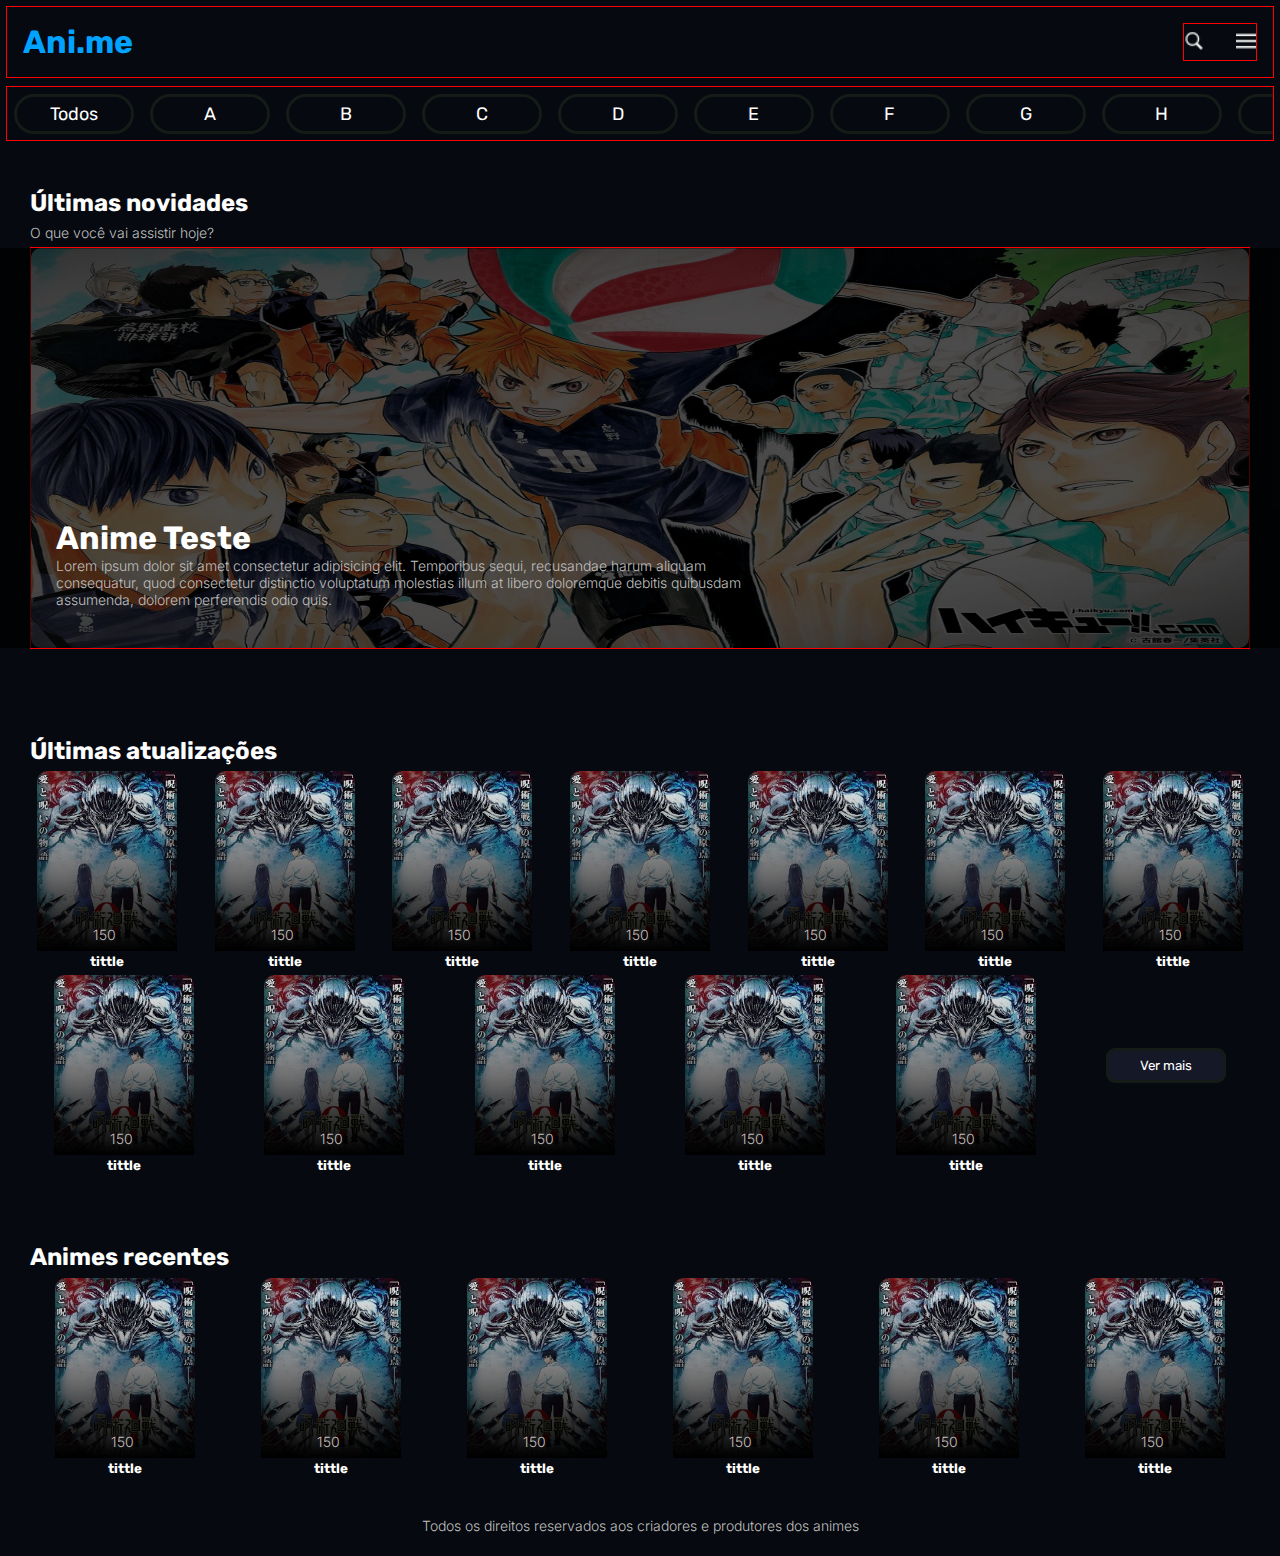
==== index.html @ e01e6767 "first commit" ====
<!DOCTYPE html>
<html lang="en">
<head>
    <meta charset="UTF-8">
    <meta name="viewport" content="width=device-width, initial-scale=1.0">
    <link rel="stylesheet" href="./style.css">

    <link rel="preconnect" href="https://fonts.googleapis.com">
<link rel="preconnect" href="https://fonts.gstatic.com" crossorigin>
<link href="https://fonts.googleapis.com/css2?family=Roboto:ital,wght@0,100;0,300;0,400;0,500;0,700;0,900;1,100;1,300;1,400;1,500;1,700;1,900&family=Rubik:ital,wght@0,300..900;1,300..900&display=swap" rel="stylesheet">

<link rel="preconnect" href="https://fonts.googleapis.com">
<link rel="preconnect" href="https://fonts.gstatic.com" crossorigin>
<link href="https://fonts.googleapis.com/css2?family=Inter:ital,opsz,wght@0,14..32,100..900;1,14..32,100..900&family=Roboto:ital,wght@0,100;0,300;0,400;0,500;0,700;0,900;1,100;1,300;1,400;1,500;1,700;1,900&family=Rubik:ital,wght@0,300..900;1,300..900&display=swap" rel="stylesheet">

<title>Ani.me</title>
</head>
<body>
    <header>
        <nav class="navigation">
            <div class="header-main">
                <h1 id="tittle">Ani.me</h1>
                <div id="header-nav">
                    <button class="nav-icons"><img src="./src/icons8-pesquisar-16.png" alt=""></button>
                    <button class="nav-icons"><img src="./src/icons8-cardápio-16.png" alt=""></button>
                </div>
            </div>
            
            <div class="list">
                <button class="nav-btn">Todos</button>
                <button class="nav-btn">A</button>
                <button class="nav-btn">B</button>
                <button class="nav-btn">C</button>
                <button class="nav-btn">D</button>
                <button class="nav-btn">E</button>
                <button class="nav-btn">F</button>
                <button class="nav-btn">G</button>
                <button class="nav-btn">H</button>
                <button class="nav-btn">I</button>
                <button class="nav-btn">J</button>
                <button class="nav-btn">K</button>
                <button class="nav-btn">L</button>
                <button class="nav-btn">M</button>
                <button class="nav-btn">N</button>
                <button class="nav-btn">O</button>
                <button class="nav-btn">P</button>
                <button class="nav-btn">Q</button>
                <button class="nav-btn">R</button>
                <button class="nav-btn">S</button>
                <button class="nav-btn">T</button>
                <button class="nav-btn">U</button>
                <button class="nav-btn">V</button>
                <button class="nav-btn">W</button>
                <button class="nav-btn">X</button>
                <button class="nav-btn">Y</button>
                <button class="nav-btn">Z</button>

            </div>


        </nav>
    </header>
    <main>
        <section class="flex-box">
            <h2>Últimas novidades</h2>

            <p class="secondary-text">O que você vai assistir hoje?</p>

            <div class="recent-animes">
                <img src="./src/img/anime0.jpg" alt="">
                <div class="gradient-overlay-recent"></div>
                <div class="recent-text">
                    <h1>Anime Teste</h1>
                    <p class="secondary-text">Lorem ipsum dolor sit amet consectetur adipisicing elit. Temporibus sequi, recusandae harum aliquam consequatur, quod consectetur distinctio voluptatum molestias illum at libero doloremque debitis quibusdam assumenda, dolorem perferendis odio quis.</p>
                </div>
            </div>
        </section>

        <section class="flex-box">
            <h2>Últimas atualizações</h2>
            <div class="anime-grid">
                <button class="anime-card">
                    <div class="gradient-overlay"></div>
                    <img src="./src/img/anime1.jpeg" alt="">
                    <div class="episodes"><p class="secondary-text">150</p></div>
                    <h4 class="anime-title">tittle</h4>
                </button>
                
                <button class="anime-card">
                    <div class="gradient-overlay"></div>
                    <img src="./src/img/anime1.jpeg" alt="">
                    <div class="episodes"><p class="secondary-text">150</p></div>
                    <h4 class="anime-title">tittle</h4>
                </button>

                <button class="anime-card">
                    <div class="gradient-overlay"></div>
                    <img src="./src/img/anime1.jpeg" alt="">
                    <div class="episodes"><p class="secondary-text">150</p></div>
                    <h4 class="anime-title">tittle</h4>
                </button>

                <button class="anime-card">
                    <div class="gradient-overlay"></div>
                    <img src="./src/img/anime1.jpeg" alt="">
                    <div class="episodes"><p class="secondary-text">150</p></div>
                    <h4 class="anime-title">tittle</h4>
                </button>

                <button class="anime-card">
                    <div class="gradient-overlay"></div>
                    <img src="./src/img/anime1.jpeg" alt="">
                    <div class="episodes"><p class="secondary-text">150</p></div>
                    <h4 class="anime-title">tittle</h4>
                </button>

                <button class="anime-card">
                    <div class="gradient-overlay"></div>
                    <img src="./src/img/anime1.jpeg" alt="">
                    <div class="episodes"><p class="secondary-text">150</p></div>
                    <h4 class="anime-title">tittle</h4>
                </button>

                <button class="anime-card">
                    <div class="gradient-overlay"></div>
                    <img src="./src/img/anime1.jpeg" alt="">
                    <div class="episodes"><p class="secondary-text">150</p></div>
                    <h4 class="anime-title">tittle</h4>
                </button>

                <button class="anime-card">
                    <div class="gradient-overlay"></div>
                    <img src="./src/img/anime1.jpeg" alt="">
                    <div class="episodes"><p class="secondary-text">150</p></div>
                    <h4 class="anime-title">tittle</h4>
                </button>

                <button class="anime-card">
                    <div class="gradient-overlay"></div>
                    <img src="./src/img/anime1.jpeg" alt="">
                    <div class="episodes"><p class="secondary-text">150</p></div>
                    <h4 class="anime-title">tittle</h4>
                </button>

                <button class="anime-card">
                    <div class="gradient-overlay"></div>
                    <img src="./src/img/anime1.jpeg" alt="">
                    <div class="episodes"><p class="secondary-text">150</p></div>
                    <h4 class="anime-title">tittle</h4>
                </button>

                <button class="anime-card">
                    <div class="gradient-overlay"></div>
                    <img src="./src/img/anime1.jpeg" alt="">
                    <div class="episodes"><p class="secondary-text">150</p></div>
                    <h4 class="anime-title">tittle</h4>
                </button>

                <button class="anime-card">
                    <div class="gradient-overlay"></div>
                    <img src="./src/img/anime1.jpeg" alt="">
                    <div class="episodes"><p class="secondary-text">150</p></div>
                    <h4 class="anime-title">tittle</h4>
                </button>
                <button class="grid-btn">Ver mais</button>
            </div>
        </section>

        <section class="flex-box">
            <h2>Animes recentes</h2>
            <div class="anime-grid2">
                <button class="anime-card">
                    <div class="gradient-overlay"></div>
                    <img src="./src/img/anime1.jpeg" alt="">
                    <div class="episodes"><p class="secondary-text">150</p></div>
                    <h4 class="anime-title">tittle</h4>
                </button>
                
                <button class="anime-card">
                    <div class="gradient-overlay"></div>
                    <img src="./src/img/anime1.jpeg" alt="">
                    <div class="episodes"><p class="secondary-text">150</p></div>
                    <h4 class="anime-title">tittle</h4>
                </button>
    
                <button class="anime-card">
                    <div class="gradient-overlay"></div>
                    <img src="./src/img/anime1.jpeg" alt="">
                    <div class="episodes"><p class="secondary-text">150</p></div>
                    <h4 class="anime-title">tittle</h4>
                </button>
    
                <button class="anime-card">
                    <div class="gradient-overlay"></div>
                    <img src="./src/img/anime1.jpeg" alt="">
                    <div class="episodes"><p class="secondary-text">150</p></div>
                    <h4 class="anime-title">tittle</h4>
                </button>
                
                <button class="anime-card">
                    <div class="gradient-overlay"></div>
                    <img src="./src/img/anime1.jpeg" alt="">
                    <div class="episodes"><p class="secondary-text">150</p></div>
                    <h4 class="anime-title">tittle</h4>
                </button>
    
                <button class="anime-card">
                    <div class="gradient-overlay"></div>
                    <img src="./src/img/anime1.jpeg" alt="">
                    <div class="episodes"><p class="secondary-text">150</p></div>
                    <h4 class="anime-title">tittle</h4>
                </button>
            </div>
        </section>
    </main>
    <footer>
        <p class="secondary-text">Todos os direitos reservados aos criadores e produtores dos animes</p>
    </footer>
</body>
</html>
---- style.css ----
*{
    padding: 0;
    margin: 0;
    box-sizing: border-box;
    font-family: "rubik", "sans-serif";
    color: #FFFFFF;
}
body{
    padding: 0.4rem;
    background-color: #06090F;
}
.secondary-text{
    font-family: "inter", "sans-serif";
    font-size:14px ;
    font-weight: 300;
    color: #BFBFBF;
}

/* HEADER */
#tittle{
    color: #00a3ff;
}

header button > img{
    width:1rem;

}
#header-nav{
    display: flex;
    gap: 2rem;
    border: 1px solid red;
}
.header-main{
    display: flex;
    justify-content: space-between;
    padding: 1rem;
    border: 1px solid red;
}
.nav-icons{
    background-color: transparent;
    border: 0;
}
.nav-icons >img{
    width: 20px ;
    height: 20px;
    cursor: pointer;
}
.list{
    display: flex;
    overflow-x: scroll ;
    gap: 1rem;
    padding: 0.4rem;
    border: 1px solid red;
    margin: 8px 0;

}

.nav-btn{
    width: 120px;
    height: 40px;
    background-color:#06090F ;
    border: 3px solid #151b16;
    border-radius: 99px ;
    
    flex-shrink: 0;

    font-size: 18px;
    cursor: pointer;

}
.nav-btn:hover{
    background-color:#151826 ;
    border: 0;
    font-weight: 600;
}


.list::-webkit-scrollbar {
    height: 6px;
}

.list::-webkit-scrollbar-track {
    background: #0d0d0d;
}

.list::-webkit-scrollbar-thumb {
    background-color: #00a3ff;
    border-radius: 3px;
}



/* MAIN CONTENT */
main{
    display: flex;
    flex-direction: column;
    gap:8px;
}

.flex-box{
    display: flex;
    flex-direction: column;
    margin: 16px 0;
    padding: 1.5rem;
    gap: 0.4rem;
}
.recent-animes{
    position: relative;
    border: 1px solid red;
    display: flex;
    justify-content: center;
    align-items: center;
    flex-direction: column;

}
.recent-animes img{
    width: 100%;
    height: 400px;
    border-radius: 10px;
    position: relative;
    overflow:auto;
}

.recent-text{
    
    width: 700px;
    position: absolute;
    z-index: 3;
    transform: translateX(-50%, -50%);
    left: 2%;
    bottom: 10%;
    
}

.gradient-overlay-recent{
    position: absolute;
    bottom: 0;
    width: 100vw;
    height: 100%;
    background: rgba(0, 0, 0,0.7);
}



/* ANIME GRID */
.anime-grid{
    display: flex;
    flex-flow: row wrap ;
    justify-content: space-around;
    align-items: center;
    gap: 2rem;
}

.anime-card{
    width: 140px;
    height: 180px;
    background-color: rgb(0, 0, 0);
    border-radius:8px ;
    position: relative;
    border: 0;
    background-color: transparent;
    cursor: pointer;

}
.anime-card img{
    width: 140px;
    height: 180px;
    border-radius:10px ;

}

.gradient-overlay {
    position: absolute;
    bottom: 0;
    left: 0;
    right: 0;
    height: 100%;
    background: linear-gradient(to top, rgb(0, 0, 0), transparent);
}
.episodes{
    position: absolute;
    
    bottom:8px;
    left: 40%;
    z-index: 3;

}

.anime-title{
    text-align: center;
    
}

.grid-btn{
    width: 120px;
    height: 35px;
    background-color:#151826 ;
    border: 3px solid #151b16;
    border-radius: 9px ;
    cursor: pointer;
}


.anime-grid2{
    display: flex;
    flex-flow: row wrap ;
    justify-content: flex-start;
    align-items: center;
    gap: 3rem;
}


/* FOOTER */
footer{
    margin-top: 0.2rem;
    padding: 1rem;
    text-align: center;
}



@media only screen and (min-width: 1024px) {
    .anime-grid{
        gap: 1.5rem; 
    }
    .anime-grid2{
        gap: 1rem; 
        justify-content: space-around;
    }
 }
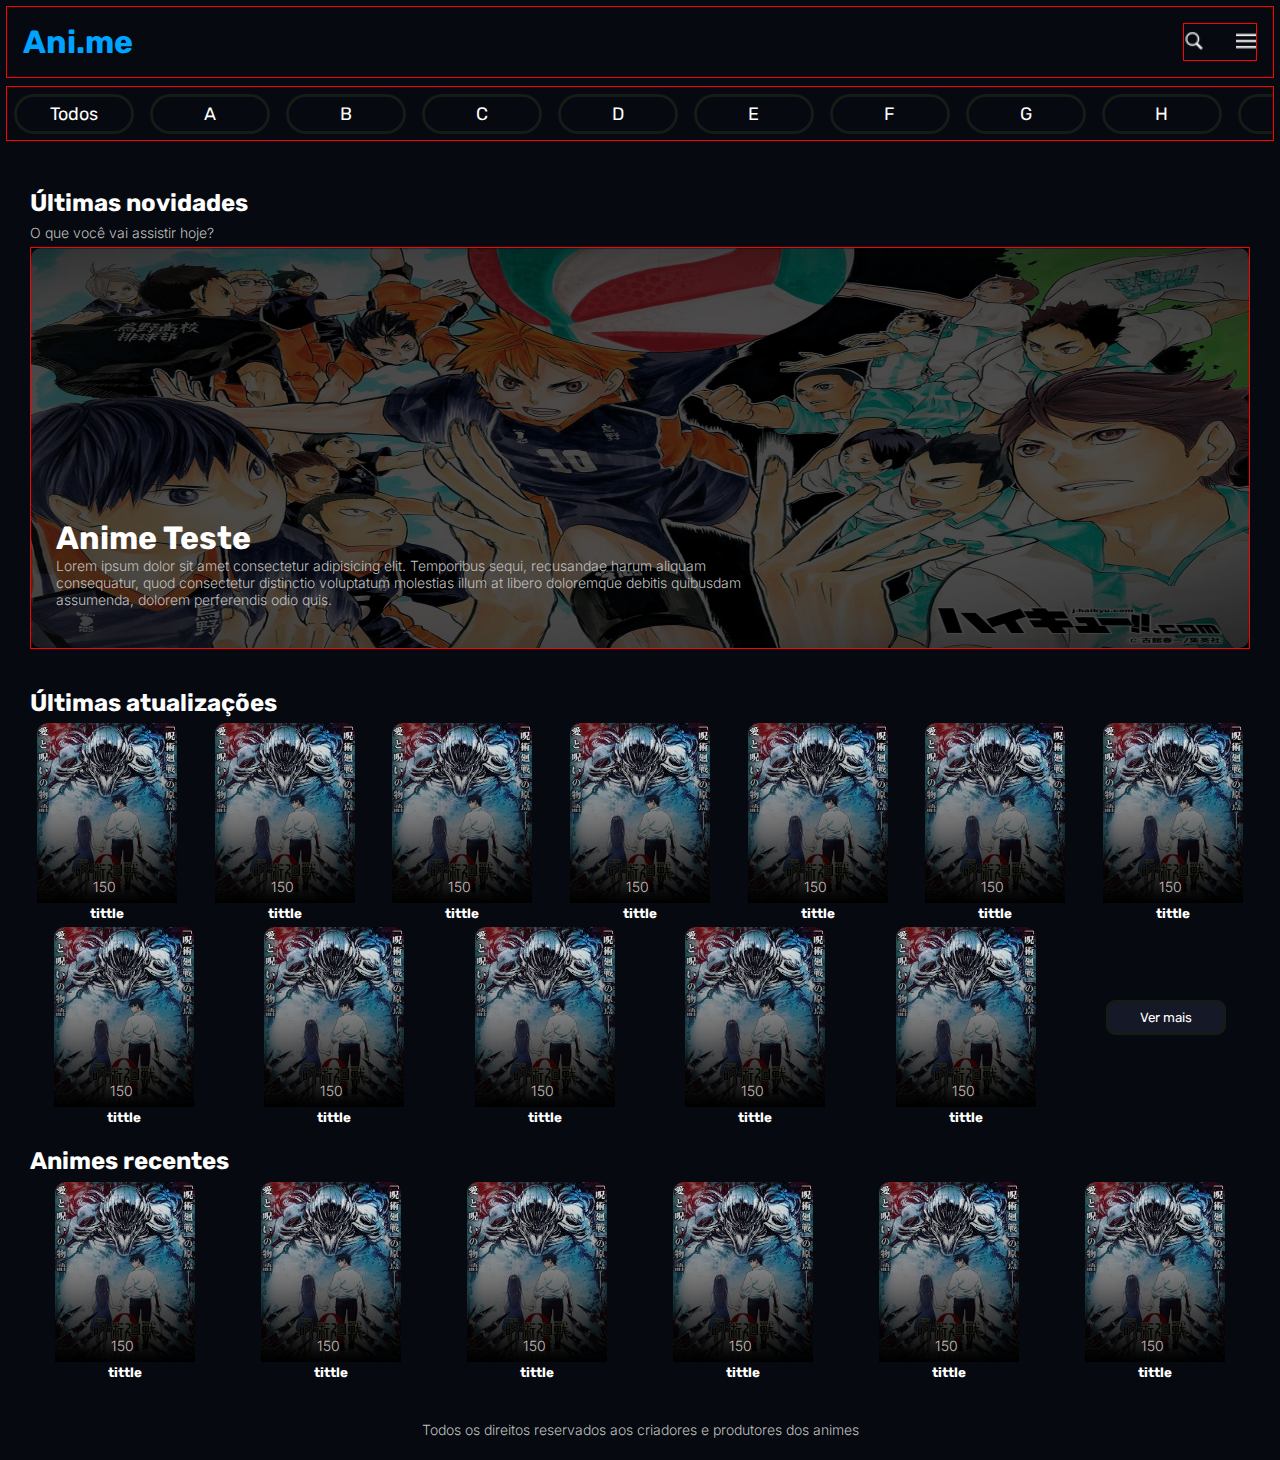
==== commit 3873b322: "fix padding" ====
--- a/index.html
+++ b/index.html
@@ -3,16 +3,16 @@
 <head>
     <meta charset="UTF-8">
     <meta name="viewport" content="width=device-width, initial-scale=1.0">
+    
+    <link rel="preconnect" href="https://fonts.googleapis.com">
+    <link rel="preconnect" href="https://fonts.gstatic.com" crossorigin>
+    <link href="https://fonts.googleapis.com/css2?family=Roboto:ital,wght@0,100;0,300;0,400;0,500;0,700;0,900;1,100;1,300;1,400;1,500;1,700;1,900&family=Rubik:ital,wght@0,300..900;1,300..900&display=swap" rel="stylesheet">
+    
+    <link rel="preconnect" href="https://fonts.googleapis.com">
+    <link rel="preconnect" href="https://fonts.gstatic.com" crossorigin>
+    <link href="https://fonts.googleapis.com/css2?family=Inter:ital,opsz,wght@0,14..32,100..900;1,14..32,100..900&family=Roboto:ital,wght@0,100;0,300;0,400;0,500;0,700;0,900;1,100;1,300;1,400;1,500;1,700;1,900&family=Rubik:ital,wght@0,300..900;1,300..900&display=swap" rel="stylesheet">
+    
     <link rel="stylesheet" href="./style.css">
-
-    <link rel="preconnect" href="https://fonts.googleapis.com">
-<link rel="preconnect" href="https://fonts.gstatic.com" crossorigin>
-<link href="https://fonts.googleapis.com/css2?family=Roboto:ital,wght@0,100;0,300;0,400;0,500;0,700;0,900;1,100;1,300;1,400;1,500;1,700;1,900&family=Rubik:ital,wght@0,300..900;1,300..900&display=swap" rel="stylesheet">
-
-<link rel="preconnect" href="https://fonts.googleapis.com">
-<link rel="preconnect" href="https://fonts.gstatic.com" crossorigin>
-<link href="https://fonts.googleapis.com/css2?family=Inter:ital,opsz,wght@0,14..32,100..900;1,14..32,100..900&family=Roboto:ital,wght@0,100;0,300;0,400;0,500;0,700;0,900;1,100;1,300;1,400;1,500;1,700;1,900&family=Rubik:ital,wght@0,300..900;1,300..900&display=swap" rel="stylesheet">
-
 <title>Ani.me</title>
 </head>
 <body>
--- a/style.css
+++ b/style.css
@@ -95,13 +95,13 @@
     display: flex;
     flex-direction: column;
     gap:8px;
+    padding: 1.5rem;
 }
 
 .flex-box{
     display: flex;
     flex-direction: column;
     margin: 16px 0;
-    padding: 1.5rem;
     gap: 0.4rem;
 }
 .recent-animes{
@@ -135,7 +135,7 @@
 .gradient-overlay-recent{
     position: absolute;
     bottom: 0;
-    width: 100vw;
+    width: 100%;
     height: 100%;
     background: rgba(0, 0, 0,0.7);
 }
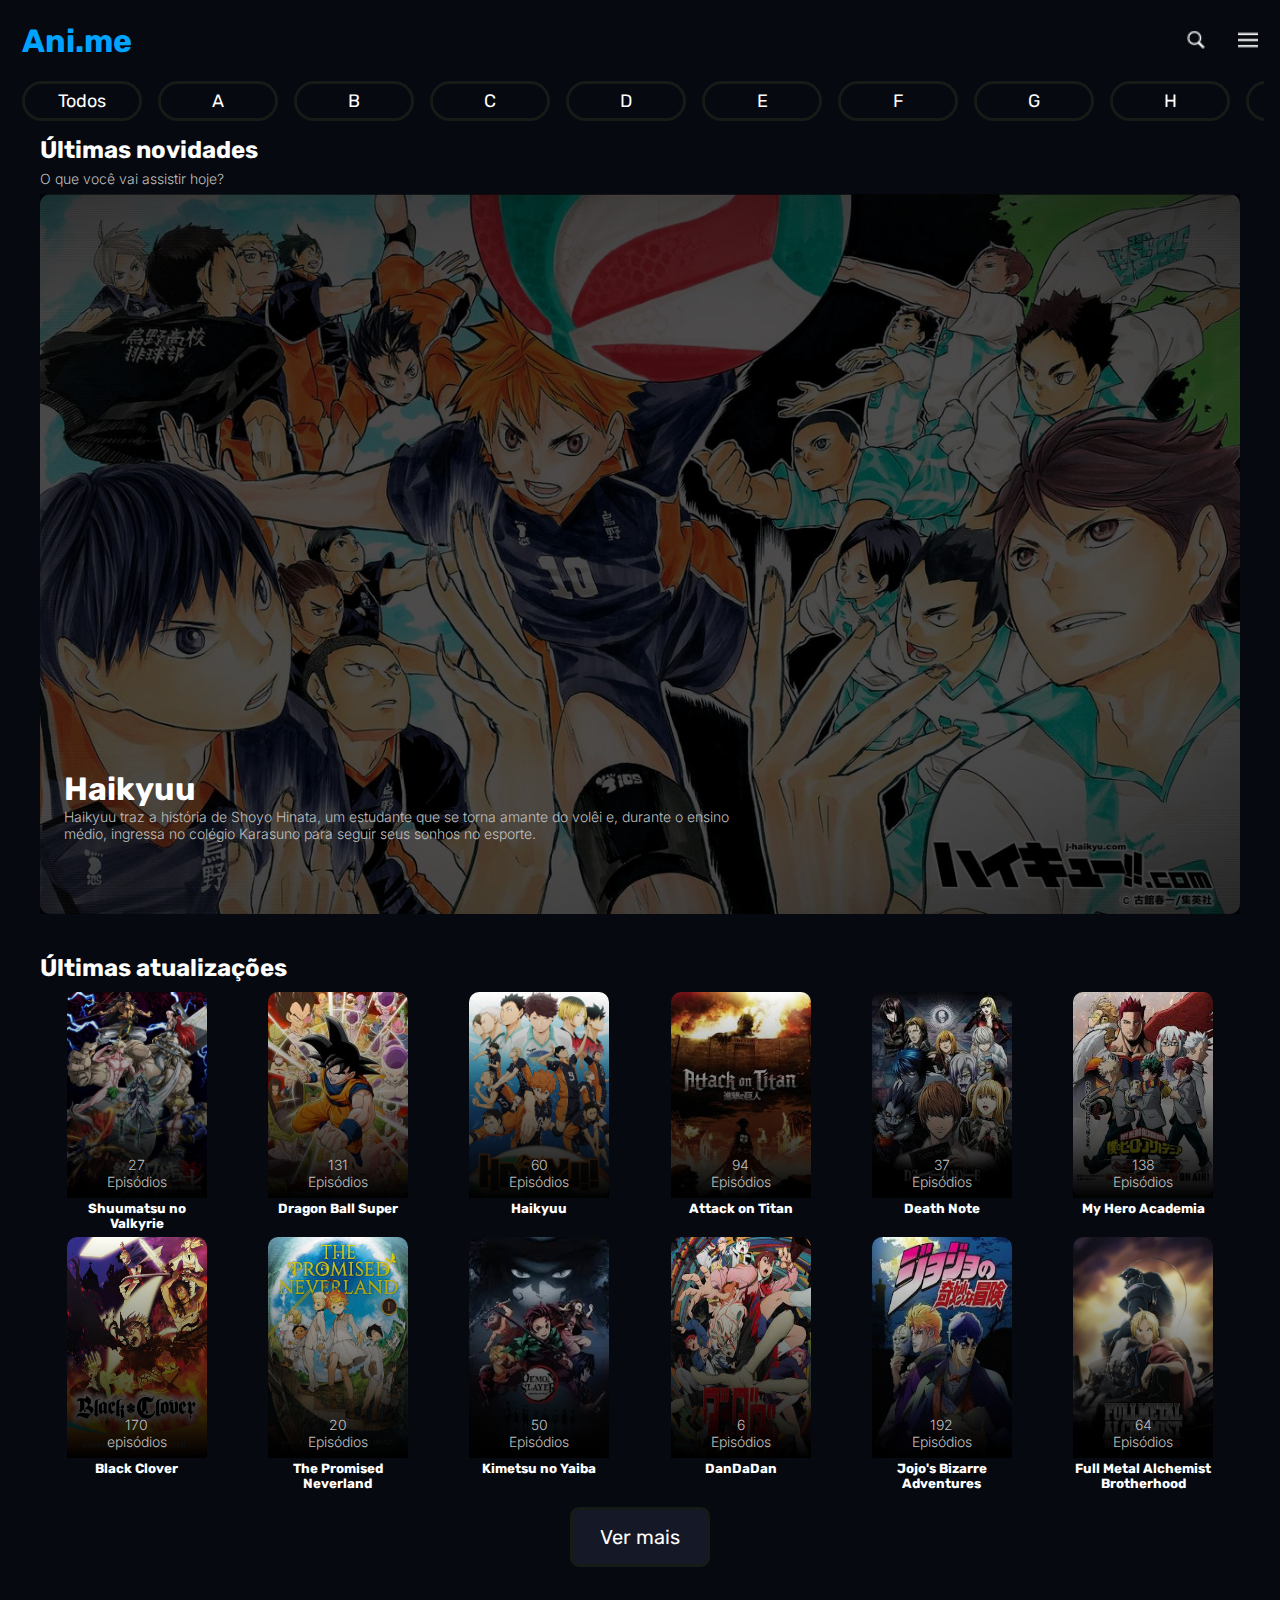
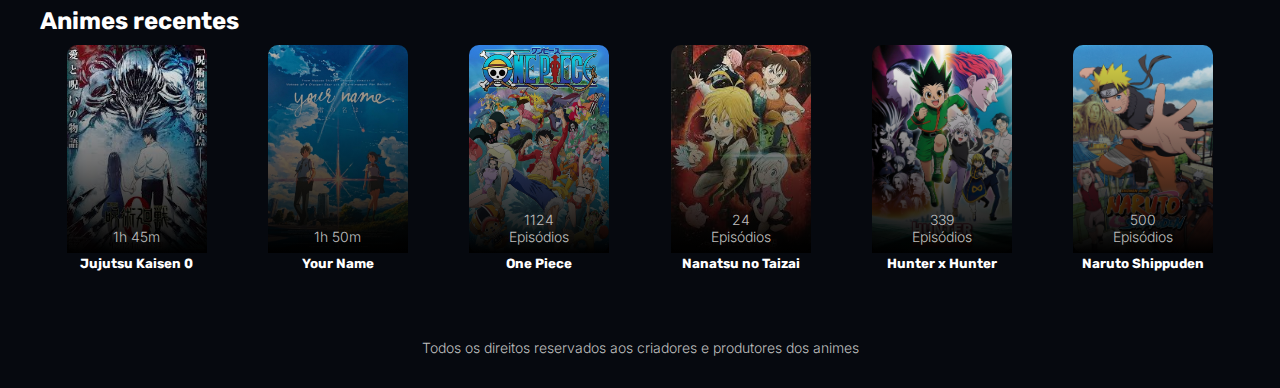
==== commit 542d2a0d: "new HTML + CSS" ====
--- a/index.html
+++ b/index.html
@@ -16,46 +16,46 @@
 <title>Ani.me</title>
 </head>
 <body>
-    <header>
-        <nav class="navigation">
-            <div class="header-main">
-                <h1 id="tittle">Ani.me</h1>
-                <div id="header-nav">
-                    <button class="nav-icons"><img src="./src/icons8-pesquisar-16.png" alt=""></button>
-                    <button class="nav-icons"><img src="./src/icons8-cardápio-16.png" alt=""></button>
+    <header class="navigation">
+        <nav>
+            <div class="first-layer">
+                <h1 id="Logo">Ani.me</h1>
+                <div class="first-layer-icons">
+                    <button class="navigation-icons"><img src="./src/icons/icons8-pesquisar-16.png" alt="search icon"></button>
+                    <button class="navigation-icons"><img src="./src/icons/icons8-cardápio-16.png" alt="menu icon"></button>
                 </div>
             </div>
-            
-            <div class="list">
-                <button class="nav-btn">Todos</button>
-                <button class="nav-btn">A</button>
-                <button class="nav-btn">B</button>
-                <button class="nav-btn">C</button>
-                <button class="nav-btn">D</button>
-                <button class="nav-btn">E</button>
-                <button class="nav-btn">F</button>
-                <button class="nav-btn">G</button>
-                <button class="nav-btn">H</button>
-                <button class="nav-btn">I</button>
-                <button class="nav-btn">J</button>
-                <button class="nav-btn">K</button>
-                <button class="nav-btn">L</button>
-                <button class="nav-btn">M</button>
-                <button class="nav-btn">N</button>
-                <button class="nav-btn">O</button>
-                <button class="nav-btn">P</button>
-                <button class="nav-btn">Q</button>
-                <button class="nav-btn">R</button>
-                <button class="nav-btn">S</button>
-                <button class="nav-btn">T</button>
-                <button class="nav-btn">U</button>
-                <button class="nav-btn">V</button>
-                <button class="nav-btn">W</button>
-                <button class="nav-btn">X</button>
-                <button class="nav-btn">Y</button>
-                <button class="nav-btn">Z</button>
-
-            </div>
+
+        <div class="list">
+            <button class="nav-btn">Todos</button>
+            <button class="nav-btn">A</button>
+            <button class="nav-btn">B</button>
+            <button class="nav-btn">C</button>
+            <button class="nav-btn">D</button>
+            <button class="nav-btn">E</button>
+            <button class="nav-btn">F</button>
+            <button class="nav-btn">G</button>
+            <button class="nav-btn">H</button>
+            <button class="nav-btn">I</button>
+            <button class="nav-btn">J</button>
+            <button class="nav-btn">K</button>
+            <button class="nav-btn">L</button>
+            <button class="nav-btn">M</button>
+            <button class="nav-btn">N</button>
+            <button class="nav-btn">O</button>
+            <button class="nav-btn">P</button>
+            <button class="nav-btn">Q</button>
+            <button class="nav-btn">R</button>
+            <button class="nav-btn">S</button>
+            <button class="nav-btn">T</button>
+            <button class="nav-btn">U</button>
+            <button class="nav-btn">V</button>
+            <button class="nav-btn">W</button>
+            <button class="nav-btn">X</button>
+            <button class="nav-btn">Y</button>
+            <button class="nav-btn">Z</button>
+
+        </div>
 
 
         </nav>
@@ -70,145 +70,146 @@
                 <img src="./src/img/anime0.jpg" alt="">
                 <div class="gradient-overlay-recent"></div>
                 <div class="recent-text">
-                    <h1>Anime Teste</h1>
-                    <p class="secondary-text">Lorem ipsum dolor sit amet consectetur adipisicing elit. Temporibus sequi, recusandae harum aliquam consequatur, quod consectetur distinctio voluptatum molestias illum at libero doloremque debitis quibusdam assumenda, dolorem perferendis odio quis.</p>
+                    <h1>Haikyuu</h1>
+                    <p class="secondary-text">Haikyuu traz a história de Shoyo Hinata, um estudante que se torna amante do volêi e, durante o ensino médio, ingressa no colégio Karasuno para seguir seus sonhos no esporte.</p>
                 </div>
             </div>
         </section>
 
         <section class="flex-box">
             <h2>Últimas atualizações</h2>
-            <div class="anime-grid">
-                <button class="anime-card">
-                    <div class="gradient-overlay"></div>
-                    <img src="./src/img/anime1.jpeg" alt="">
-                    <div class="episodes"><p class="secondary-text">150</p></div>
-                    <h4 class="anime-title">tittle</h4>
-                </button>
-                
-                <button class="anime-card">
-                    <div class="gradient-overlay"></div>
-                    <img src="./src/img/anime1.jpeg" alt="">
-                    <div class="episodes"><p class="secondary-text">150</p></div>
-                    <h4 class="anime-title">tittle</h4>
-                </button>
-
-                <button class="anime-card">
-                    <div class="gradient-overlay"></div>
-                    <img src="./src/img/anime1.jpeg" alt="">
-                    <div class="episodes"><p class="secondary-text">150</p></div>
-                    <h4 class="anime-title">tittle</h4>
-                </button>
-
-                <button class="anime-card">
-                    <div class="gradient-overlay"></div>
-                    <img src="./src/img/anime1.jpeg" alt="">
-                    <div class="episodes"><p class="secondary-text">150</p></div>
-                    <h4 class="anime-title">tittle</h4>
-                </button>
-
-                <button class="anime-card">
-                    <div class="gradient-overlay"></div>
-                    <img src="./src/img/anime1.jpeg" alt="">
-                    <div class="episodes"><p class="secondary-text">150</p></div>
-                    <h4 class="anime-title">tittle</h4>
-                </button>
-
-                <button class="anime-card">
-                    <div class="gradient-overlay"></div>
-                    <img src="./src/img/anime1.jpeg" alt="">
-                    <div class="episodes"><p class="secondary-text">150</p></div>
-                    <h4 class="anime-title">tittle</h4>
-                </button>
-
-                <button class="anime-card">
-                    <div class="gradient-overlay"></div>
-                    <img src="./src/img/anime1.jpeg" alt="">
-                    <div class="episodes"><p class="secondary-text">150</p></div>
-                    <h4 class="anime-title">tittle</h4>
-                </button>
-
-                <button class="anime-card">
-                    <div class="gradient-overlay"></div>
-                    <img src="./src/img/anime1.jpeg" alt="">
-                    <div class="episodes"><p class="secondary-text">150</p></div>
-                    <h4 class="anime-title">tittle</h4>
-                </button>
-
-                <button class="anime-card">
-                    <div class="gradient-overlay"></div>
-                    <img src="./src/img/anime1.jpeg" alt="">
-                    <div class="episodes"><p class="secondary-text">150</p></div>
-                    <h4 class="anime-title">tittle</h4>
-                </button>
-
-                <button class="anime-card">
-                    <div class="gradient-overlay"></div>
-                    <img src="./src/img/anime1.jpeg" alt="">
-                    <div class="episodes"><p class="secondary-text">150</p></div>
-                    <h4 class="anime-title">tittle</h4>
-                </button>
-
-                <button class="anime-card">
-                    <div class="gradient-overlay"></div>
-                    <img src="./src/img/anime1.jpeg" alt="">
-                    <div class="episodes"><p class="secondary-text">150</p></div>
-                    <h4 class="anime-title">tittle</h4>
-                </button>
-
-                <button class="anime-card">
-                    <div class="gradient-overlay"></div>
-                    <img src="./src/img/anime1.jpeg" alt="">
-                    <div class="episodes"><p class="secondary-text">150</p></div>
-                    <h4 class="anime-title">tittle</h4>
-                </button>
-                <button class="grid-btn">Ver mais</button>
-            </div>
+            <div class="animes-grid">
+                <button class="anime-card">
+                    <div class="gradient-overlay"></div>
+                    <img src="./src/img/anime13.jpg" alt="">
+                    <div class="episodes"><p class="secondary-text">27 Episódios</p></div>
+                    <h4 class="anime-title">Shuumatsu no Valkyrie</h4>
+                </button>
+                
+                <button class="anime-card">
+                    <div class="gradient-overlay"></div>
+                    <img src="./src/img/anime6.jpeg" alt="">
+                    <div class="episodes"><p class="secondary-text">131 Episódios</p></div>
+                    <h4 class="anime-title">Dragon Ball Super</h4>
+                </button>
+
+                <button class="anime-card">
+                    <div class="gradient-overlay"></div>
+                    <img src="./src/img/anime11.jpg" alt="">
+                    <div class="episodes"><p class="secondary-text">60 Episódios</p></div>
+                    <h4 class="anime-title">Haikyuu</h4>
+                </button>
+
+                <button class="anime-card">
+                    <div class="gradient-overlay"></div>
+                    <img src="./src/img/anime18.jpeg" alt="">
+                    <div class="episodes"><p class="secondary-text">94 Episódios</p></div>
+                    <h4 class="anime-title">Attack on Titan</h4>
+                </button>
+
+                <button class="anime-card">
+                    <div class="gradient-overlay"></div>
+                    <img src="./src/img/anime5.jpeg" alt="">
+                    <div class="episodes"><p class="secondary-text">37 Episódios</p></div>
+                    <h4 class="anime-title">Death Note</h4>
+                </button>
+
+                <button class="anime-card">
+                    <div class="gradient-overlay"></div>
+                    <img src="./src/img/anime14.jpeg" alt="">
+                    <div class="episodes"><p class="secondary-text">138 Episódios</p></div>
+                    <h4 class="anime-title">My Hero Academia</h4>
+                </button>
+
+                <button class="anime-card">
+                    <div class="gradient-overlay"></div>
+                    <img src="./src/img/anime15.jpg" alt="">
+                    <div class="episodes"><p class="secondary-text">170 episódios</p></div>
+                    <h4 class="anime-title">Black Clover</h4>
+                </button>
+
+                <button class="anime-card">
+                    <div class="gradient-overlay"></div>
+                    <img src="./src/img/anime16.jpeg" alt="">
+                    <div class="episodes"><p class="secondary-text">20 Episódios</p></div>
+                    <h4 class="anime-title">The Promised Neverland</h4>
+                </button>
+
+                <button class="anime-card">
+                    <div class="gradient-overlay"></div>
+                    <img src="./src/img/anime17.jpeg" alt="">
+                    <div class="episodes"><p class="secondary-text">50 Episódios</p></div>
+                    <h4 class="anime-title">Kimetsu no Yaiba</h4>
+                </button>
+
+                <button class="anime-card">
+                    <div class="gradient-overlay"></div>
+                    <img src="./src/img/anime19.jpeg" alt="">
+                    <div class="episodes"><p class="secondary-text">6 Episódios</p></div>
+                    <h4 class="anime-title">DanDaDan</h4>
+                </button>
+
+                <button class="anime-card">
+                    <div class="gradient-overlay"></div>
+                    <img src="./src/img/anime4.jpeg" alt="">
+                    <div class="episodes"><p class="secondary-text">192 Episódios</p></div>
+                    <h4 class="anime-title">Jojo's Bizarre Adventures</h4>
+                </button>
+
+                <button class="anime-card">
+                    <div class="gradient-overlay"></div>
+                    <img src="./src/img/anime20.jpg" alt="">
+                    <div class="episodes"><p class="secondary-text">64 Episódios</p></div>
+                    <h4 class="anime-title">Full Metal Alchemist Brotherhood</h4>
+                </button>
+                
+            </div>
+            <button class="btn">Ver mais</button>
         </section>
 
         <section class="flex-box">
             <h2>Animes recentes</h2>
-            <div class="anime-grid2">
+            <div class="animes-grid">
                 <button class="anime-card">
                     <div class="gradient-overlay"></div>
                     <img src="./src/img/anime1.jpeg" alt="">
-                    <div class="episodes"><p class="secondary-text">150</p></div>
-                    <h4 class="anime-title">tittle</h4>
-                </button>
-                
-                <button class="anime-card">
-                    <div class="gradient-overlay"></div>
-                    <img src="./src/img/anime1.jpeg" alt="">
-                    <div class="episodes"><p class="secondary-text">150</p></div>
-                    <h4 class="anime-title">tittle</h4>
-                </button>
-    
-                <button class="anime-card">
-                    <div class="gradient-overlay"></div>
-                    <img src="./src/img/anime1.jpeg" alt="">
-                    <div class="episodes"><p class="secondary-text">150</p></div>
-                    <h4 class="anime-title">tittle</h4>
-                </button>
-    
-                <button class="anime-card">
-                    <div class="gradient-overlay"></div>
-                    <img src="./src/img/anime1.jpeg" alt="">
-                    <div class="episodes"><p class="secondary-text">150</p></div>
-                    <h4 class="anime-title">tittle</h4>
-                </button>
-                
-                <button class="anime-card">
-                    <div class="gradient-overlay"></div>
-                    <img src="./src/img/anime1.jpeg" alt="">
-                    <div class="episodes"><p class="secondary-text">150</p></div>
-                    <h4 class="anime-title">tittle</h4>
-                </button>
-    
-                <button class="anime-card">
-                    <div class="gradient-overlay"></div>
-                    <img src="./src/img/anime1.jpeg" alt="">
-                    <div class="episodes"><p class="secondary-text">150</p></div>
-                    <h4 class="anime-title">tittle</h4>
+                    <div class="episodes"><p class="secondary-text">1h 45m</p></div>
+                    <h4 class="anime-title">Jujutsu Kaisen 0</h4>
+                </button>
+                
+                <button class="anime-card">
+                    <div class="gradient-overlay"></div>
+                    <img src="./src/img/anime3.jpg" alt="">
+                    <div class="episodes"><p class="secondary-text">1h 50m</p></div>
+                    <h4 class="anime-title">Your Name</h4>
+                </button>
+    
+                <button class="anime-card">
+                    <div class="gradient-overlay"></div>
+                    <img src="./src/img/anime2.jpg" alt="">
+                    <div class="episodes"><p class="secondary-text">1124 Episódios</p></div>
+                    <h4 class="anime-title">One Piece</h4>
+                </button>
+    
+                <button class="anime-card">
+                    <div class="gradient-overlay"></div>
+                    <img src="./src/img/anime7.jpeg" alt="">
+                    <div class="episodes"><p class="secondary-text">24 Episódios</p></div>
+                    <h4 class="anime-title">Nanatsu no Taizai</h4>
+                </button>
+                
+                <button class="anime-card">
+                    <div class="gradient-overlay"></div>
+                    <img src="./src/img/anime9.jpg" alt="">
+                    <div class="episodes"><p class="secondary-text">339 Episódios</p></div>
+                    <h4 class="anime-title">Hunter x Hunter</h4>
+                </button>
+    
+                <button class="anime-card">
+                    <div class="gradient-overlay"></div>
+                    <img src="./src/img/anime10.jpg" alt="">
+                    <div class="episodes"><p class="secondary-text">500 Episódios</p></div>
+                    <h4 class="anime-title">Naruto Shippuden</h4>
                 </button>
             </div>
         </section>
--- a/style.css
+++ b/style.css
@@ -6,9 +6,10 @@
     color: #FFFFFF;
 }
 body{
-    padding: 0.4rem;
+    padding: 1rem;
     background-color: #06090F;
 }
+
 .secondary-text{
     font-family: "inter", "sans-serif";
     font-size:14px ;
@@ -16,31 +17,30 @@
     color: #BFBFBF;
 }
 
-/* HEADER */
-#tittle{
+.navigation{
+    height: 80px;
+}
+
+#Logo{
     color: #00a3ff;
 }
 
-header button > img{
-    width:1rem;
-
-}
-#header-nav{
+.first-layer{
+    height: 50%;
+    display: flex;
+    justify-content: space-between;
+    padding: 0.4rem;
+}
+
+.first-layer-icons{
     display: flex;
     gap: 2rem;
-    border: 1px solid red;
-}
-.header-main{
-    display: flex;
-    justify-content: space-between;
-    padding: 1rem;
-    border: 1px solid red;
-}
-.nav-icons{
+}
+.navigation-icons{
     background-color: transparent;
     border: 0;
 }
-.nav-icons >img{
+.navigation-icons >img{
     width: 20px ;
     height: 20px;
     cursor: pointer;
@@ -50,7 +50,6 @@
     overflow-x: scroll ;
     gap: 1rem;
     padding: 0.4rem;
-    border: 1px solid red;
     margin: 8px 0;
 
 }
@@ -92,6 +91,8 @@
 
 /* MAIN CONTENT */
 main{
+    width: 100%;
+    height: 100%;
     display: flex;
     flex-direction: column;
     gap:8px;
@@ -106,7 +107,6 @@
 }
 .recent-animes{
     position: relative;
-    border: 1px solid red;
     display: flex;
     justify-content: center;
     align-items: center;
@@ -115,10 +115,9 @@
 }
 .recent-animes img{
     width: 100%;
-    height: 400px;
+    height: 60vh;
     border-radius: 10px;
     position: relative;
-    overflow:auto;
 }
 
 .recent-text{
@@ -143,19 +142,19 @@
 
 
 /* ANIME GRID */
-.anime-grid{
-    display: flex;
-    flex-flow: row wrap ;
-    justify-content: space-around;
-    align-items: center;
-    gap: 2rem;
-}
-
+
+.animes-grid{
+    display: grid;
+    grid-template-columns:1fr 1fr 1fr 1fr;
+    justify-items: center;
+    grid-gap:20px ;
+    padding: 20px;
+}
 .anime-card{
-    width: 140px;
-    height: 180px;
+    width: 80%;
+    height: 90%;
     background-color: rgb(0, 0, 0);
-    border-radius:8px ;
+
     position: relative;
     border: 0;
     background-color: transparent;
@@ -163,50 +162,47 @@
 
 }
 .anime-card img{
-    width: 140px;
-    height: 180px;
+    width: 100%;
+    height: 100%;
     border-radius:10px ;
 
 }
 
 .gradient-overlay {
     position: absolute;
+    top: 0;
     bottom: 0;
     left: 0;
     right: 0;
+    width: 100%;
     height: 100%;
     background: linear-gradient(to top, rgb(0, 0, 0), transparent);
-}
-.episodes{
-    position: absolute;
-    
-    bottom:8px;
-    left: 40%;
-    z-index: 3;
-
 }
 
 .anime-title{
     text-align: center;
     
 }
-
-.grid-btn{
-    width: 120px;
-    height: 35px;
+.episodes{
+    position: absolute;
+    left: 50%;
+    transform: translateX(-50%);
+    bottom:8px;
+    z-index: 3;
+
+}
+
+
+.btn{
+    margin-top: 14px;
+    width: 140px;
+    height: 60px;
     background-color:#151826 ;
     border: 3px solid #151b16;
     border-radius: 9px ;
     cursor: pointer;
-}
-
-
-.anime-grid2{
-    display: flex;
-    flex-flow: row wrap ;
-    justify-content: flex-start;
-    align-items: center;
-    gap: 3rem;
+    align-self: center;
+    font-size: 20px;
 }
 
 
@@ -220,11 +216,44 @@
 
 
 @media only screen and (min-width: 1024px) {
-    .anime-grid{
-        gap: 1.5rem; 
-    }
-    .anime-grid2{
-        gap: 1rem; 
-        justify-content: space-around;
-    }
- }+    .recent-animes img{
+        height: 80vh;
+    }
+
+    .animes-grid{
+        display: grid;
+        grid-template-columns:1fr 1fr 1fr 1fr 1fr 1fr;
+        justify-items: center;
+        grid-gap: 1rem;
+        padding: 4px;
+    }
+    .anime-card{
+        width: 140px;
+    }
+
+
+
+ }
+
+
+@media only screen and  (min-width:1440px) {
+    .animes-grid{
+        justify-items: center;
+        grid-gap: 2rem;
+    }
+    .anime-card{
+        width: 240px;
+        height: 280px;
+    }
+    .anime-card img{
+        width: 100%;
+        height: 100%;
+        border-radius:10px ;
+    
+        
+    }
+    .gradient-overlay{
+        width: 100%;
+        height: 100%;
+    } 
+}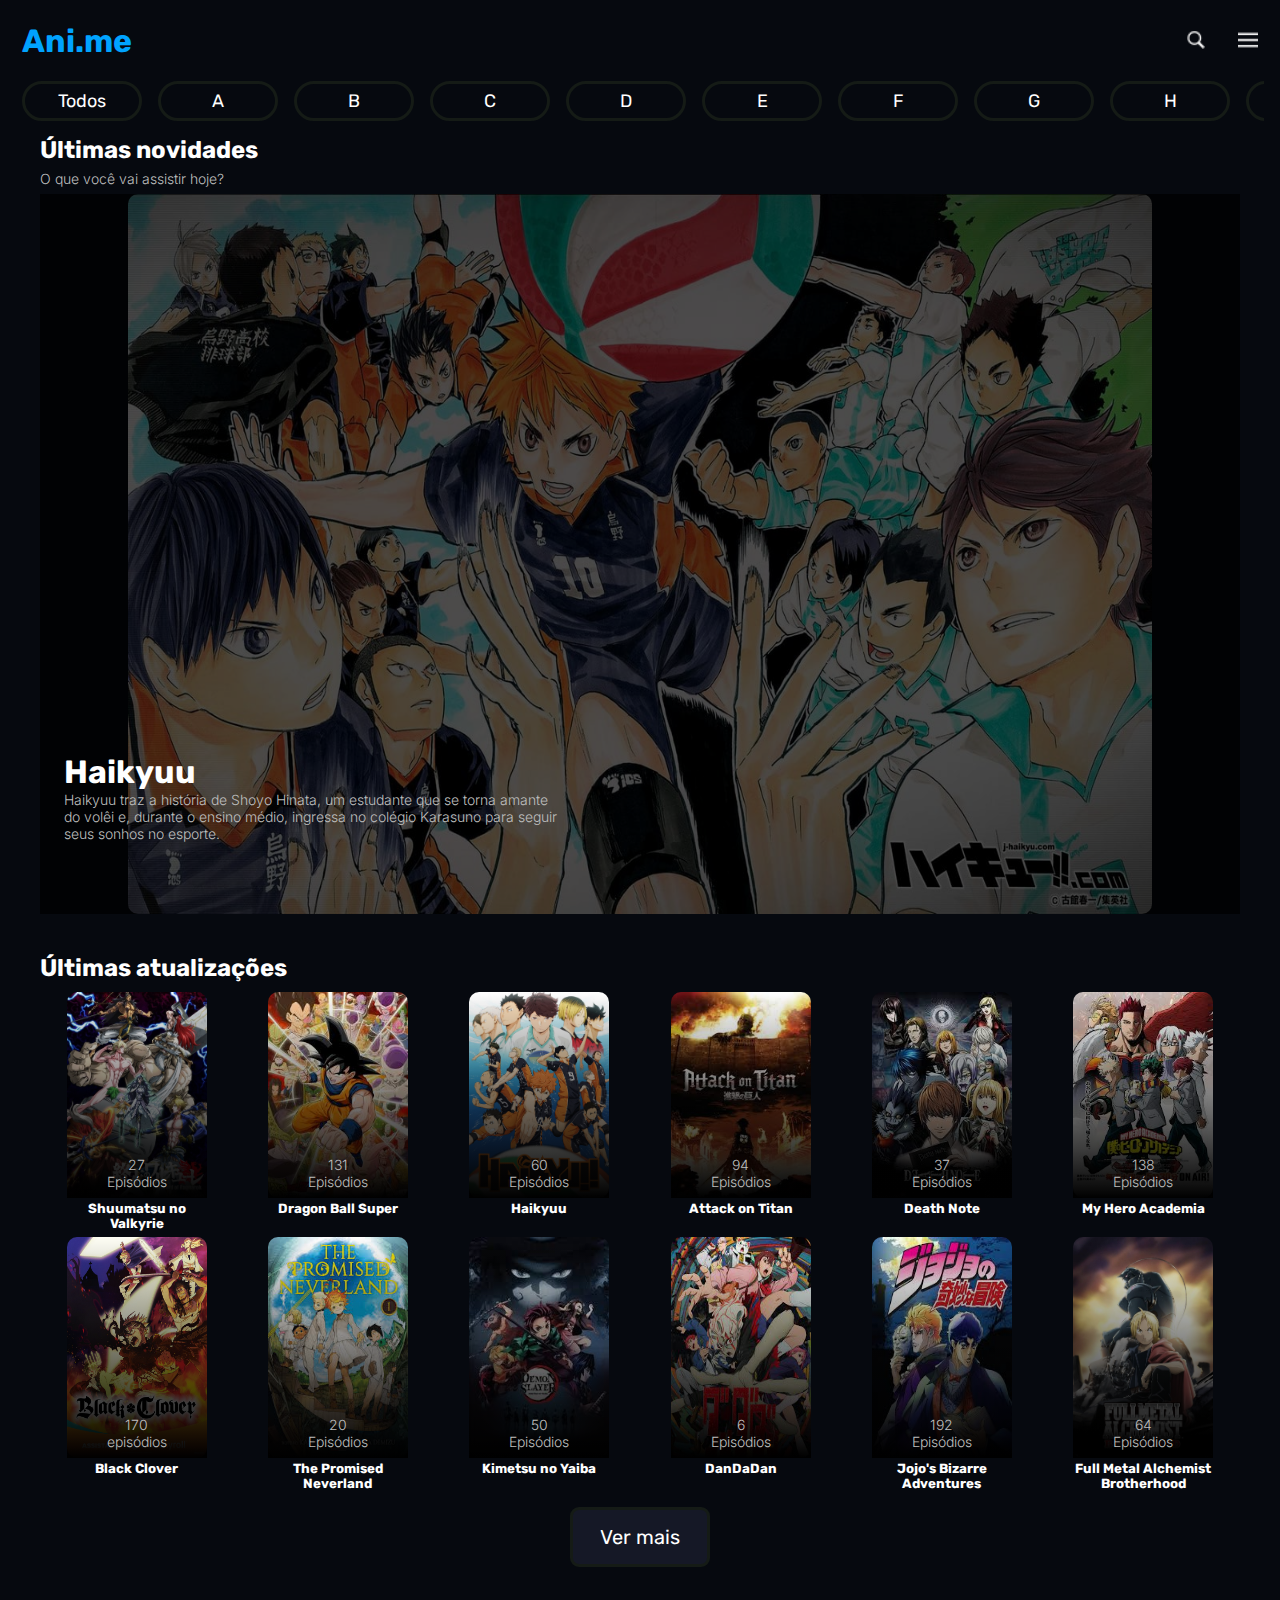
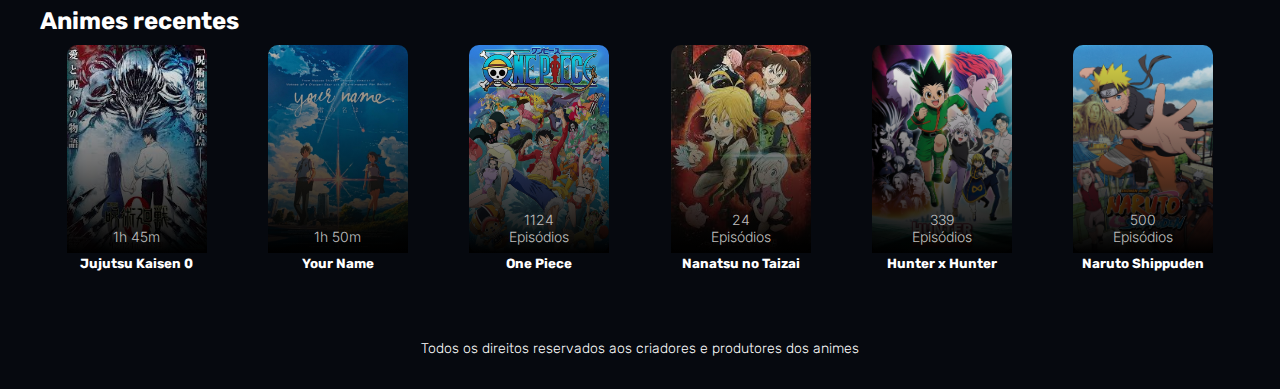
==== commit b2bde05e: "readme and preview" ====
--- a/index.html
+++ b/index.html
@@ -215,7 +215,7 @@
         </section>
     </main>
     <footer>
-        <p class="secondary-text">Todos os direitos reservados aos criadores e produtores dos animes</p>
+        <p class="secondary-text"><a href="./Player.html">Todos os direitos reservados aos criadores e produtores dos animes</a></p>
     </footer>
 </body>
 </html>--- a/style.css
+++ b/style.css
@@ -111,6 +111,7 @@
     justify-content: center;
     align-items: center;
     flex-direction: column;
+    cursor: pointer;
 
 }
 .recent-animes img{
@@ -122,7 +123,7 @@
 
 .recent-text{
     
-    width: 700px;
+    width: 500px;
     position: absolute;
     z-index: 3;
     transform: translateX(-50%, -50%);
@@ -213,10 +214,15 @@
     text-align: center;
 }
 
+footer a{
+    text-decoration: none;
+}
+
 
 
 @media only screen and (min-width: 1024px) {
     .recent-animes img{
+        width: 80vw;
         height: 80vh;
     }
 
@@ -237,12 +243,16 @@
 
 
 @media only screen and  (min-width:1440px) {
+    .recent-animes img{
+        width: 100%;
+        height: 80vh;
+    }
     .animes-grid{
         justify-items: center;
-        grid-gap: 2rem;
+        grid-gap: 8px;
     }
     .anime-card{
-        width: 240px;
+        width: 220px;
         height: 280px;
     }
     .anime-card img{
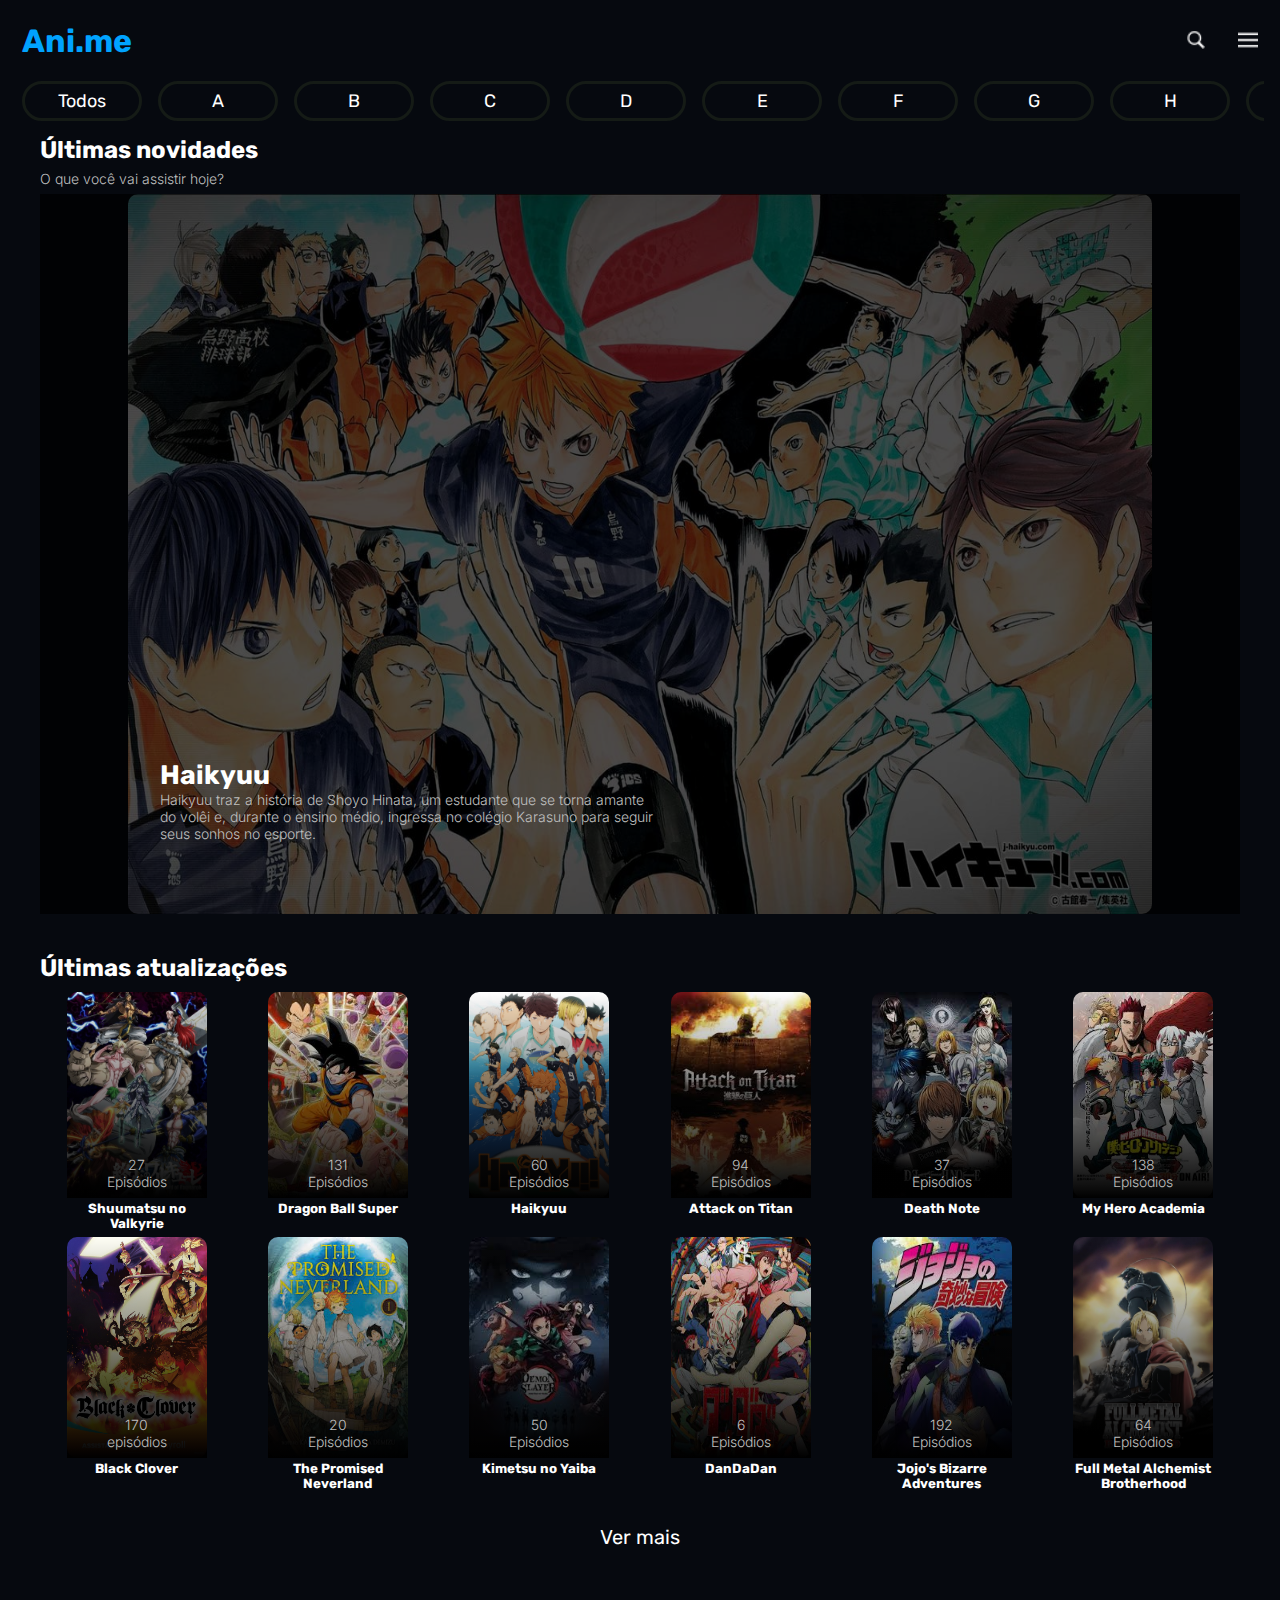
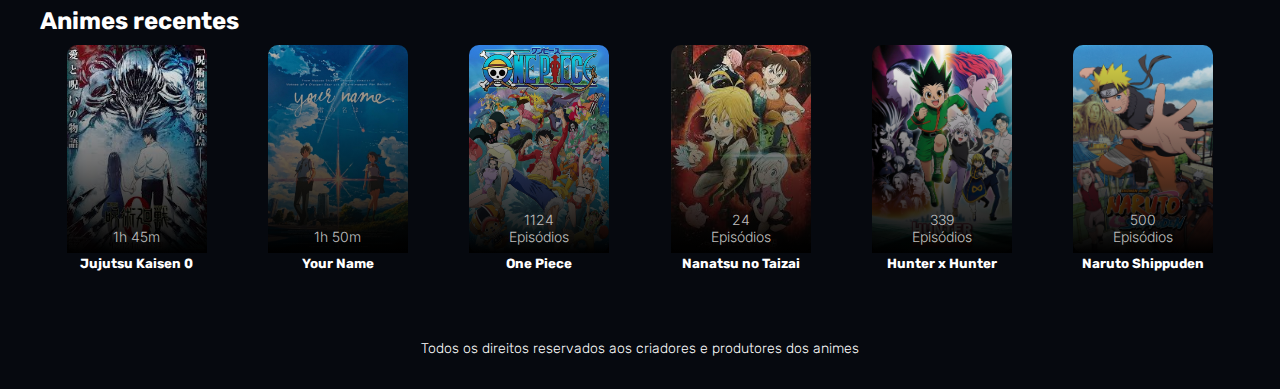
==== commit a6277648: "Update index.html" ====
--- a/index.html
+++ b/index.html
@@ -65,15 +65,17 @@
             <h2>Últimas novidades</h2>
 
             <p class="secondary-text">O que você vai assistir hoje?</p>
-
-            <div class="recent-animes">
-                <img src="./src/img/anime0.jpg" alt="">
-                <div class="gradient-overlay-recent"></div>
-                <div class="recent-text">
+            <button>
+                <div class="recent-animes">
+                    <img src="./src/img/anime0.jpg" alt="">
+                    <div class="gradient-overlay-recent"></div>
+                    <div class="recent-text">
                     <h1>Haikyuu</h1>
                     <p class="secondary-text">Haikyuu traz a história de Shoyo Hinata, um estudante que se torna amante do volêi e, durante o ensino médio, ingressa no colégio Karasuno para seguir seus sonhos no esporte.</p>
                 </div>
             </div>
+            </button>
+            
         </section>
 
         <section class="flex-box">
@@ -218,4 +220,4 @@
         <p class="secondary-text"><a href="./Player.html">Todos os direitos reservados aos criadores e produtores dos animes</a></p>
     </footer>
 </body>
-</html>+</html>
--- a/style.css
+++ b/style.css
@@ -105,6 +105,12 @@
     margin: 16px 0;
     gap: 0.4rem;
 }
+
+.flex-box button{
+    border: 0;
+    background-color: transparent;
+}
+
 .recent-animes{
     position: relative;
     display: flex;
@@ -122,11 +128,10 @@
 }
 
 .recent-text{
-    
+    text-align: start;
     width: 500px;
     position: absolute;
     z-index: 3;
-    transform: translateX(-50%, -50%);
     left: 2%;
     bottom: 10%;
     
@@ -226,6 +231,10 @@
         height: 80vh;
     }
 
+    .recent-text{
+        left: 10%;
+    }
+
     .animes-grid{
         display: grid;
         grid-template-columns:1fr 1fr 1fr 1fr 1fr 1fr;
@@ -247,6 +256,10 @@
         width: 100%;
         height: 80vh;
     }
+
+    .recent-text{
+        left: 4%;
+    }
     .animes-grid{
         justify-items: center;
         grid-gap: 8px;
@@ -266,4 +279,4 @@
         width: 100%;
         height: 100%;
     } 
-}+}
